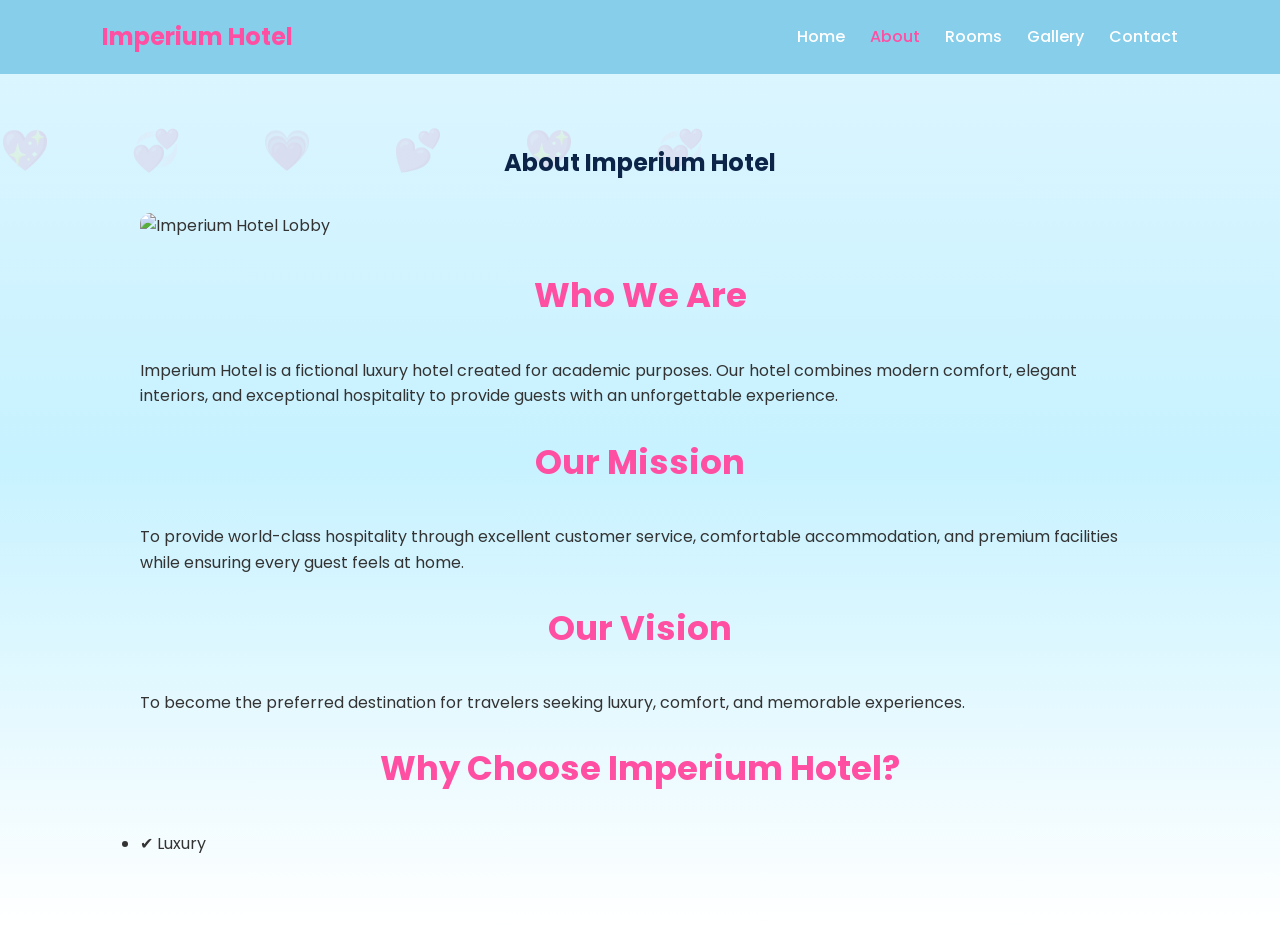
==== about.html @ a787b210 "Add files via upload" ====
<!DOCTYPE html>
<html lang="en">

<head>
    <meta charset="UTF-8">
    <meta name="viewport" content="width=device-width, initial-scale=1.0">

    <title>About | Imperium Hotel</title>

    <meta name="description" content="Learn more about Imperium Hotel, our mission, vision, and commitment to providing exceptional hospitality.">

    <meta name="keywords" content="Imperium Hotel, About Hotel, Luxury Hotel">

    <link rel="stylesheet" href="style.css">
</head>

<body>

<header>

<nav class="navbar">

<div class="logo">
<h2>Imperium Hotel</h2>
</div>

<ul class="nav-links">

<li><a href="index.html">Home</a></li>

<li><a href="about.html" class="active">About</a></li>

<li><a href="rooms.html">Rooms</a></li>

<li><a href="gallery.html">Gallery</a></li>

<li><a href="contact.html">Contact</a></li>

</ul>

</nav>

</header>

<section>

<h1 style="text-align:center; color:#0B2447; margin-bottom:30px;">
About Imperium Hotel
</h1>

<div style="max-width:1000px; margin:auto;">

<img src="images/about.jpg"
alt="Imperium Hotel Lobby"
style="width:100%; border-radius:10px; margin-bottom:30px;">

<h2>Who We Are</h2>

<p>

Imperium Hotel is a fictional luxury hotel created for academic purposes.
Our hotel combines modern comfort, elegant interiors, and exceptional hospitality
to provide guests with an unforgettable experience.

</p>

<br>

<h2>Our Mission</h2>

<p>

To provide world-class hospitality through excellent customer service,
comfortable accommodation, and premium facilities while ensuring every guest
feels at home.

</p>

<br>

<h2>Our Vision</h2>

<p>

To become the preferred destination for travelers seeking luxury,
comfort, and memorable experiences.

</p>

<br>

<h2>Why Choose Imperium Hotel?</h2>

<ul>

<li>✔ Luxury
---- style.css ----
/* ===========================
   Google Font
=========================== */
@import url('https://fonts.googleapis.com/css2?family=Poppins:wght@300;400;500;600;700&display=swap');

/* ===========================
   Reset
=========================== */
*{
    margin:0;
    padding:0;
    box-sizing:border-box;
    font-family:'Poppins',sans-serif;
}

html{
    scroll-behavior:smooth;
}

body{
    background:linear-gradient(to bottom,#dff6ff,#c7f2ff,#ffffff);
    color:#333;
    line-height:1.6;
    position:relative;
    overflow-x:hidden;
}

/* Pink Hearts Background */
body::before{
    content:"💗 💕 💖 💞 💗 💕 💖 💞 💗 💕 💖 💞 💗 💕 💖 💞";
    position:fixed;
    top:0;
    left:0;
    width:100%;
    height:100%;
    font-size:40px;
    line-height:100px;
    word-spacing:70px;
    opacity:0.12;
    pointer-events:none;
    z-index:-1;
}

/* ===========================
   Navbar
=========================== */

.navbar{
    background:#87CEEB;
    color:white;
    display:flex;
    justify-content:space-between;
    align-items:center;
    padding:18px 8%;
    position:sticky;
    top:0;
    z-index:1000;
}

.logo h2{
    color:#ff4fa3;
}

.nav-links{
    display:flex;
    list-style:none;
}

.nav-links li{
    margin-left:25px;
}

.nav-links a{
    color:white;
    text-decoration:none;
    font-weight:500;
    transition:.3s;
}

.nav-links a:hover,
.nav-links .active{
    color:#ff4fa3;
}

/* ===========================
   Hero
=========================== */

.hero{
    height:90vh;
    background:
    linear-gradient(rgba(135,206,235,.45),rgba(255,182,193,.35)),
    url("../images/hero-banner.jpg") center/cover no-repeat;

    display:flex;
    justify-content:center;
    align-items:center;
    text-align:center;
    color:white;
}

.hero-content h1{
    font-size:52px;
    margin-bottom:15px;
}

.hero-content p{
    font-size:22px;
    margin-bottom:25px;
}

/* ===========================
   Buttons
=========================== */

.btn{
    display:inline-block;
    background:#ff69b4;
    color:white;
    padding:14px 30px;
    text-decoration:none;
    border-radius:30px;
    transition:.3s;
}

.btn:hover{
    background:#ff1493;
    transform:scale(1.05);
}

/* ===========================
   Sections
=========================== */

section{
    padding:70px 8%;
}

section h2{
    text-align:center;
    margin-bottom:35px;
    color:#ff4fa3;
    font-size:34px;
}

/* ===========================
   About
=========================== */

.about-preview{
    text-align:center;
    max-width:900px;
    margin:auto;
}

/* ===========================
   Room Cards
=========================== */

.room-container{
    display:grid;
    grid-template-columns:repeat(auto-fit,minmax(260px,1fr));
    gap:30px;
}

.card{
    background:white;
    border-radius:15px;
    overflow:hidden;
    box-shadow:0 10px 20px rgba(0,0,0,.1);
    transition:.3s;
}

.card:hover{
    transform:translateY(-8px);
}

.card img{
    width:100%;
    height:220px;
    object-fit:cover;
}

.card h3{
    margin:15px;
    color:#ff4fa3;
}

.card p{
    margin:0 15px 20px;
    font-weight:bold;
}

/* ===========================
   Facilities
=========================== */

.facility-list{
    display:grid;
    grid-template-columns:repeat(auto-fit,minmax(220px,1fr));
    gap:20px;
}

.facility-list div{
    background:white;
    padding:25px;
    text-align:center;
    border-radius:15px;
    box-shadow:0 5px 15px rgba(0,0,0,.1);
    font-size:18px;
    transition:.3s;
}

.facility-list div:hover{
    background:#87CEEB;
    color:white;
}

/* ===========================
   Testimonials
=========================== */

.testimonial{
    background:white;
    padding:25px;
    margin:20px auto;
    max-width:700px;
    text-align:center;
    border-left:6px solid #ff69b4;
    box-shadow:0 5px 15px rgba(0,0,0,.1);
    border-radius:12px;
}

/* ===========================
   Footer
=========================== */

footer{
    background:#87CEEB;
    color:white;
    text-align:center;
    padding:25px;
}

footer p{
    margin:8px;
}

/* ===========================
   Responsive
=========================== */

@media(max-width:768px){

.navbar{
    flex-direction:column;
}

.nav-links{
    flex-direction:column;
    margin-top:15px;
}

.nav-links li{
    margin:10px 0;
}

.hero-content h1{
    font-size:36px;
}

.hero-content p{
    font-size:18px;
}

section{
    padding:50px 20px;
}

}
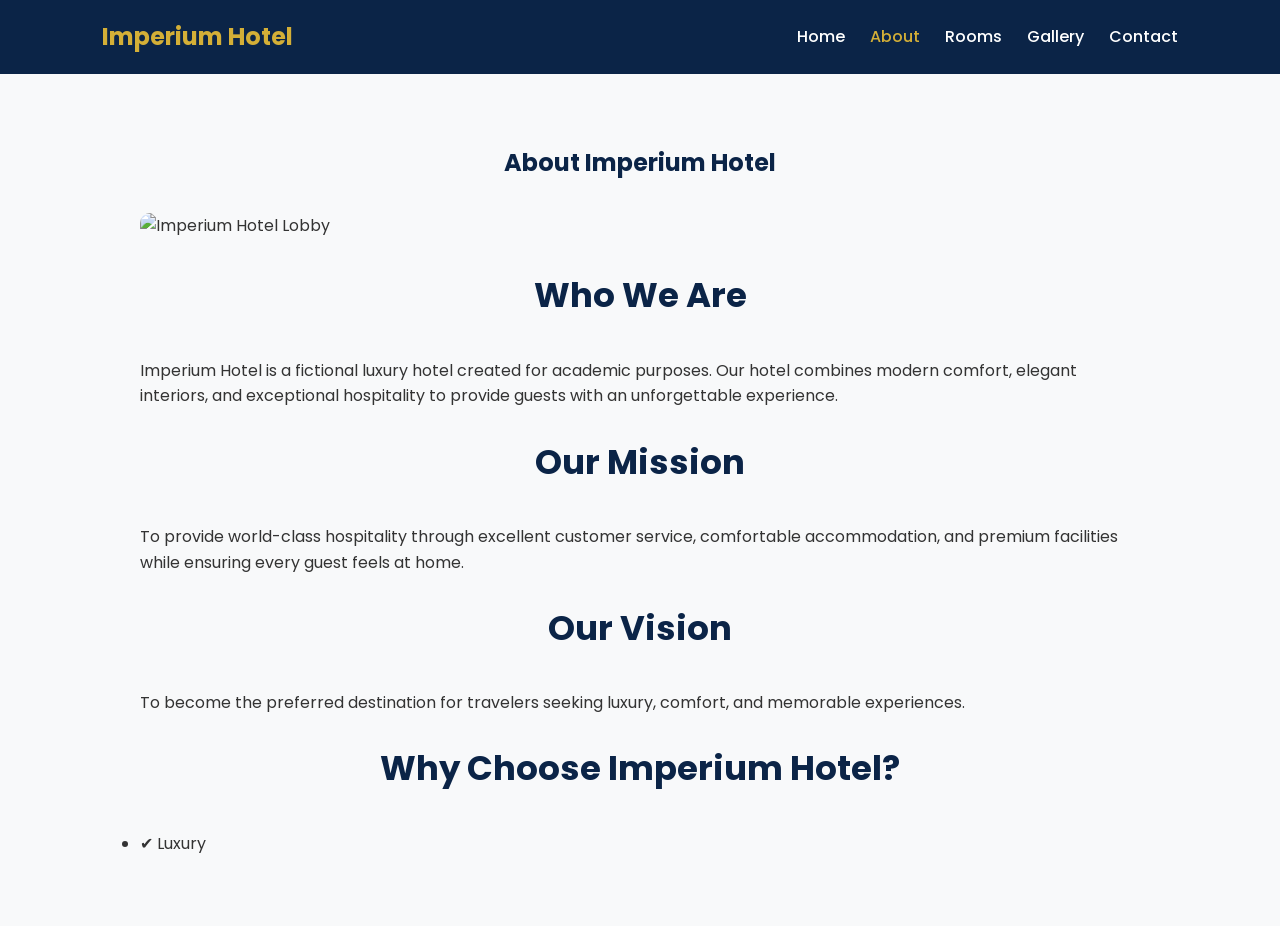
==== commit bf5e6291: "Add files via upload" ====
--- a/about.html
+++ b/about.html
@@ -50,7 +50,7 @@
 
 <div style="max-width:1000px; margin:auto;">
 
-<img src="images/about.jpg"
+<img src="images/about.jpeg"
 alt="Imperium Hotel Lobby"
 style="width:100%; border-radius:10px; margin-bottom:30px;">
 
--- a/style.css
+++ b/style.css
@@ -18,27 +18,9 @@
 }
 
 body{
-    background:linear-gradient(to bottom,#dff6ff,#c7f2ff,#ffffff);
+    background:#f8f9fa;
     color:#333;
     line-height:1.6;
-    position:relative;
-    overflow-x:hidden;
-}
-
-/* Pink Hearts Background */
-body::before{
-    content:"💗 💕 💖 💞 💗 💕 💖 💞 💗 💕 💖 💞 💗 💕 💖 💞";
-    position:fixed;
-    top:0;
-    left:0;
-    width:100%;
-    height:100%;
-    font-size:40px;
-    line-height:100px;
-    word-spacing:70px;
-    opacity:0.12;
-    pointer-events:none;
-    z-index:-1;
 }
 
 /* ===========================
@@ -46,7 +28,7 @@
 =========================== */
 
 .navbar{
-    background:#87CEEB;
+    background:#0B2447;
     color:white;
     display:flex;
     justify-content:space-between;
@@ -58,7 +40,7 @@
 }
 
 .logo h2{
-    color:#ff4fa3;
+    color:#D4AF37;
 }
 
 .nav-links{
@@ -79,7 +61,7 @@
 
 .nav-links a:hover,
 .nav-links .active{
-    color:#ff4fa3;
+    color:#D4AF37;
 }
 
 /* ===========================
@@ -88,9 +70,8 @@
 
 .hero{
     height:90vh;
-    background:
-    linear-gradient(rgba(135,206,235,.45),rgba(255,182,193,.35)),
-    url("../images/hero-banner.jpg") center/cover no-repeat;
+    background:linear-gradient(rgba(0,0,0,.5),rgba(0,0,0,.5)),
+    url("../images/hero-banner.jpeg") center/cover no-repeat;
 
     display:flex;
     justify-content:center;
@@ -109,23 +90,18 @@
     margin-bottom:25px;
 }
 
-/* ===========================
-   Buttons
-=========================== */
-
 .btn{
     display:inline-block;
-    background:#ff69b4;
-    color:white;
+    background:#D4AF37;
+    color:#fff;
     padding:14px 30px;
     text-decoration:none;
-    border-radius:30px;
+    border-radius:5px;
     transition:.3s;
 }
 
 .btn:hover{
-    background:#ff1493;
-    transform:scale(1.05);
+    background:#b38d25;
 }
 
 /* ===========================
@@ -139,7 +115,7 @@
 section h2{
     text-align:center;
     margin-bottom:35px;
-    color:#ff4fa3;
+    color:#0B2447;
     font-size:34px;
 }
 
@@ -165,7 +141,7 @@
 
 .card{
     background:white;
-    border-radius:15px;
+    border-radius:10px;
     overflow:hidden;
     box-shadow:0 10px 20px rgba(0,0,0,.1);
     transition:.3s;
@@ -183,7 +159,7 @@
 
 .card h3{
     margin:15px;
-    color:#ff4fa3;
+    color:#0B2447;
 }
 
 .card p{
@@ -205,14 +181,14 @@
     background:white;
     padding:25px;
     text-align:center;
-    border-radius:15px;
+    border-radius:10px;
     box-shadow:0 5px 15px rgba(0,0,0,.1);
     font-size:18px;
     transition:.3s;
 }
 
 .facility-list div:hover{
-    background:#87CEEB;
+    background:#0B2447;
     color:white;
 }
 
@@ -226,9 +202,8 @@
     margin:20px auto;
     max-width:700px;
     text-align:center;
-    border-left:6px solid #ff69b4;
+    border-left:6px solid #D4AF37;
     box-shadow:0 5px 15px rgba(0,0,0,.1);
-    border-radius:12px;
 }
 
 /* ===========================
@@ -236,7 +211,7 @@
 =========================== */
 
 footer{
-    background:#87CEEB;
+    background:#0B2447;
     color:white;
     text-align:center;
     padding:25px;
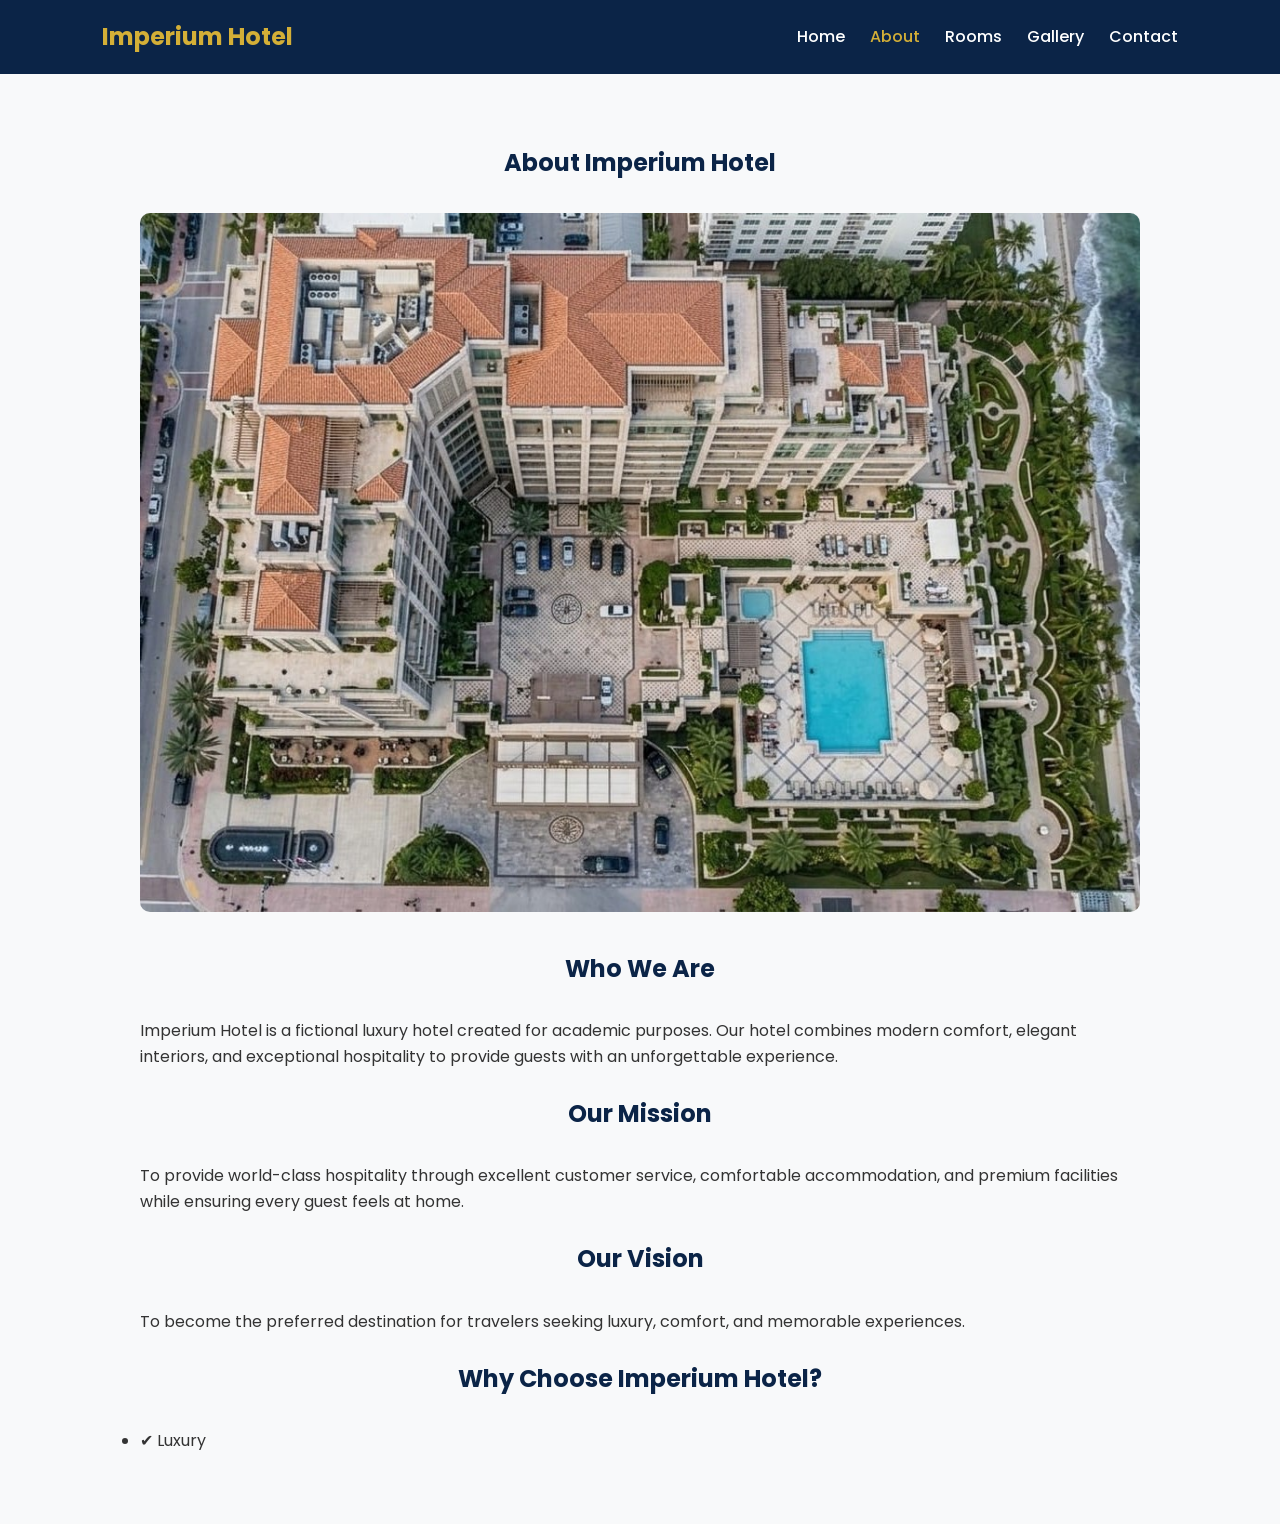
==== commit df995cfd: "Update about.html" ====
--- a/about.html
+++ b/about.html
@@ -13,6 +13,19 @@
 
     <link rel="stylesheet" href="style.css">
 </head>
+    <!--Start of Tawk.to Script-->
+<script type="text/javascript">
+var Tawk_API=Tawk_API||{}, Tawk_LoadStart=new Date();
+(function(){
+var s1=document.createElement("script"),s0=document.getElementsByTagName("script")[0];
+s1.async=true;
+s1.src='https://embed.tawk.to/6a47d733d339301d469eecc1/1jska19df';
+s1.charset='UTF-8';
+s1.setAttribute('crossorigin','*');
+s0.parentNode.insertBefore(s1,s0);
+})();
+</script>
+<!--End of Tawk.to Script-->
 
 <body>
 
@@ -93,4 +106,4 @@
 
 <ul>
 
-<li>✔ Luxury+<li>✔ Luxury
--- a/style.css
+++ b/style.css
@@ -1,11 +1,5 @@
-/* ===========================
-   Google Font
-=========================== */
 @import url('https://fonts.googleapis.com/css2?family=Poppins:wght@300;400;500;600;700&display=swap');
 
-/* ===========================
-   Reset
-=========================== */
 *{
     margin:0;
     padding:0;
@@ -23,13 +17,11 @@
     line-height:1.6;
 }
 
-/* ===========================
-   Navbar
-=========================== */
+/* Navbar */
 
 .navbar{
     background:#0B2447;
-    color:white;
+    color:#fff;
     display:flex;
     justify-content:space-between;
     align-items:center;
@@ -53,31 +45,34 @@
 }
 
 .nav-links a{
-    color:white;
+    color:#fff;
     text-decoration:none;
     font-weight:500;
-    transition:.3s;
 }
 
 .nav-links a:hover,
-.nav-links .active{
+.nav-links a.active{
     color:#D4AF37;
 }
 
-/* ===========================
-   Hero
-=========================== */
+/* Hero Section */
 
 .hero{
+    width:100%;
     height:90vh;
-    background:linear-gradient(rgba(0,0,0,.5),rgba(0,0,0,.5)),
-    url("../images/hero-banner.jpeg") center/cover no-repeat;
-
     display:flex;
     justify-content:center;
     align-items:center;
     text-align:center;
     color:white;
+
+    background-image:
+        linear-gradient(rgba(0,0,0,0.45),rgba(0,0,0,0.45)),
+        url("images/hero-banner.jpeg");
+
+    background-size:cover;
+    background-position:center;
+    background-repeat:no-repeat;
 }
 
 .hero-content h1{
@@ -93,20 +88,18 @@
 .btn{
     display:inline-block;
     background:#D4AF37;
-    color:#fff;
+    color:white;
+    text-decoration:none;
     padding:14px 30px;
-    text-decoration:none;
     border-radius:5px;
-    transition:.3s;
+    transition:0.3s;
 }
 
 .btn:hover{
     background:#b38d25;
 }
 
-/* ===========================
-   Sections
-=========================== */
+/* Sections */
 
 section{
     padding:70px 8%;
@@ -114,14 +107,11 @@
 
 section h2{
     text-align:center;
-    margin-bottom:35px;
+    margin-bottom:30px;
     color:#0B2447;
-    font-size:34px;
-}
-
-/* ===========================
-   About
-=========================== */
+}
+
+/* About */
 
 .about-preview{
     text-align:center;
@@ -129,9 +119,7 @@
     margin:auto;
 }
 
-/* ===========================
-   Room Cards
-=========================== */
+/* Rooms */
 
 .room-container{
     display:grid;
@@ -140,15 +128,10 @@
 }
 
 .card{
-    background:white;
+    background:#fff;
     border-radius:10px;
     overflow:hidden;
-    box-shadow:0 10px 20px rgba(0,0,0,.1);
-    transition:.3s;
-}
-
-.card:hover{
-    transform:translateY(-8px);
+    box-shadow:0 5px 15px rgba(0,0,0,0.1);
 }
 
 .card img{
@@ -157,19 +140,12 @@
     object-fit:cover;
 }
 
-.card h3{
-    margin:15px;
-    color:#0B2447;
-}
-
+.card h3,
 .card p{
-    margin:0 15px 20px;
-    font-weight:bold;
-}
-
-/* ===========================
-   Facilities
-=========================== */
+    padding:15px;
+}
+
+/* Facilities */
 
 .facility-list{
     display:grid;
@@ -178,37 +154,41 @@
 }
 
 .facility-list div{
-    background:white;
-    padding:25px;
-    text-align:center;
+    background:#fff;
+    padding:20px;
     border-radius:10px;
-    box-shadow:0 5px 15px rgba(0,0,0,.1);
-    font-size:18px;
-    transition:.3s;
-}
-
-.facility-list div:hover{
-    background:#0B2447;
-    color:white;
-}
-
-/* ===========================
-   Testimonials
-=========================== */
+    text-align:center;
+    box-shadow:0 5px 15px rgba(0,0,0,0.1);
+}
+
+/* Testimonials */
 
 .testimonial{
-    background:white;
-    padding:25px;
+    background:#fff;
+    padding:20px;
     margin:20px auto;
     max-width:700px;
-    text-align:center;
-    border-left:6px solid #D4AF37;
-    box-shadow:0 5px 15px rgba(0,0,0,.1);
-}
-
-/* ===========================
-   Footer
-=========================== */
+    border-left:5px solid #D4AF37;
+    box-shadow:0 5px 15px rgba(0,0,0,0.1);
+    text-align:center;
+}
+
+/* Gallery */
+
+.gallery-container{
+    display:grid;
+    grid-template-columns:repeat(auto-fit,minmax(300px,1fr));
+    gap:20px;
+}
+
+.gallery-container img{
+    width:100%;
+    height:250px;
+    object-fit:cover;
+    border-radius:10px;
+}
+
+/* Footer */
 
 footer{
     background:#0B2447;
@@ -217,13 +197,7 @@
     padding:25px;
 }
 
-footer p{
-    margin:8px;
-}
-
-/* ===========================
-   Responsive
-=========================== */
+/* Responsive */
 
 @media(max-width:768px){
 
@@ -247,9 +221,4 @@
 .hero-content p{
     font-size:18px;
 }
-
-section{
-    padding:50px 20px;
-}
-
 }
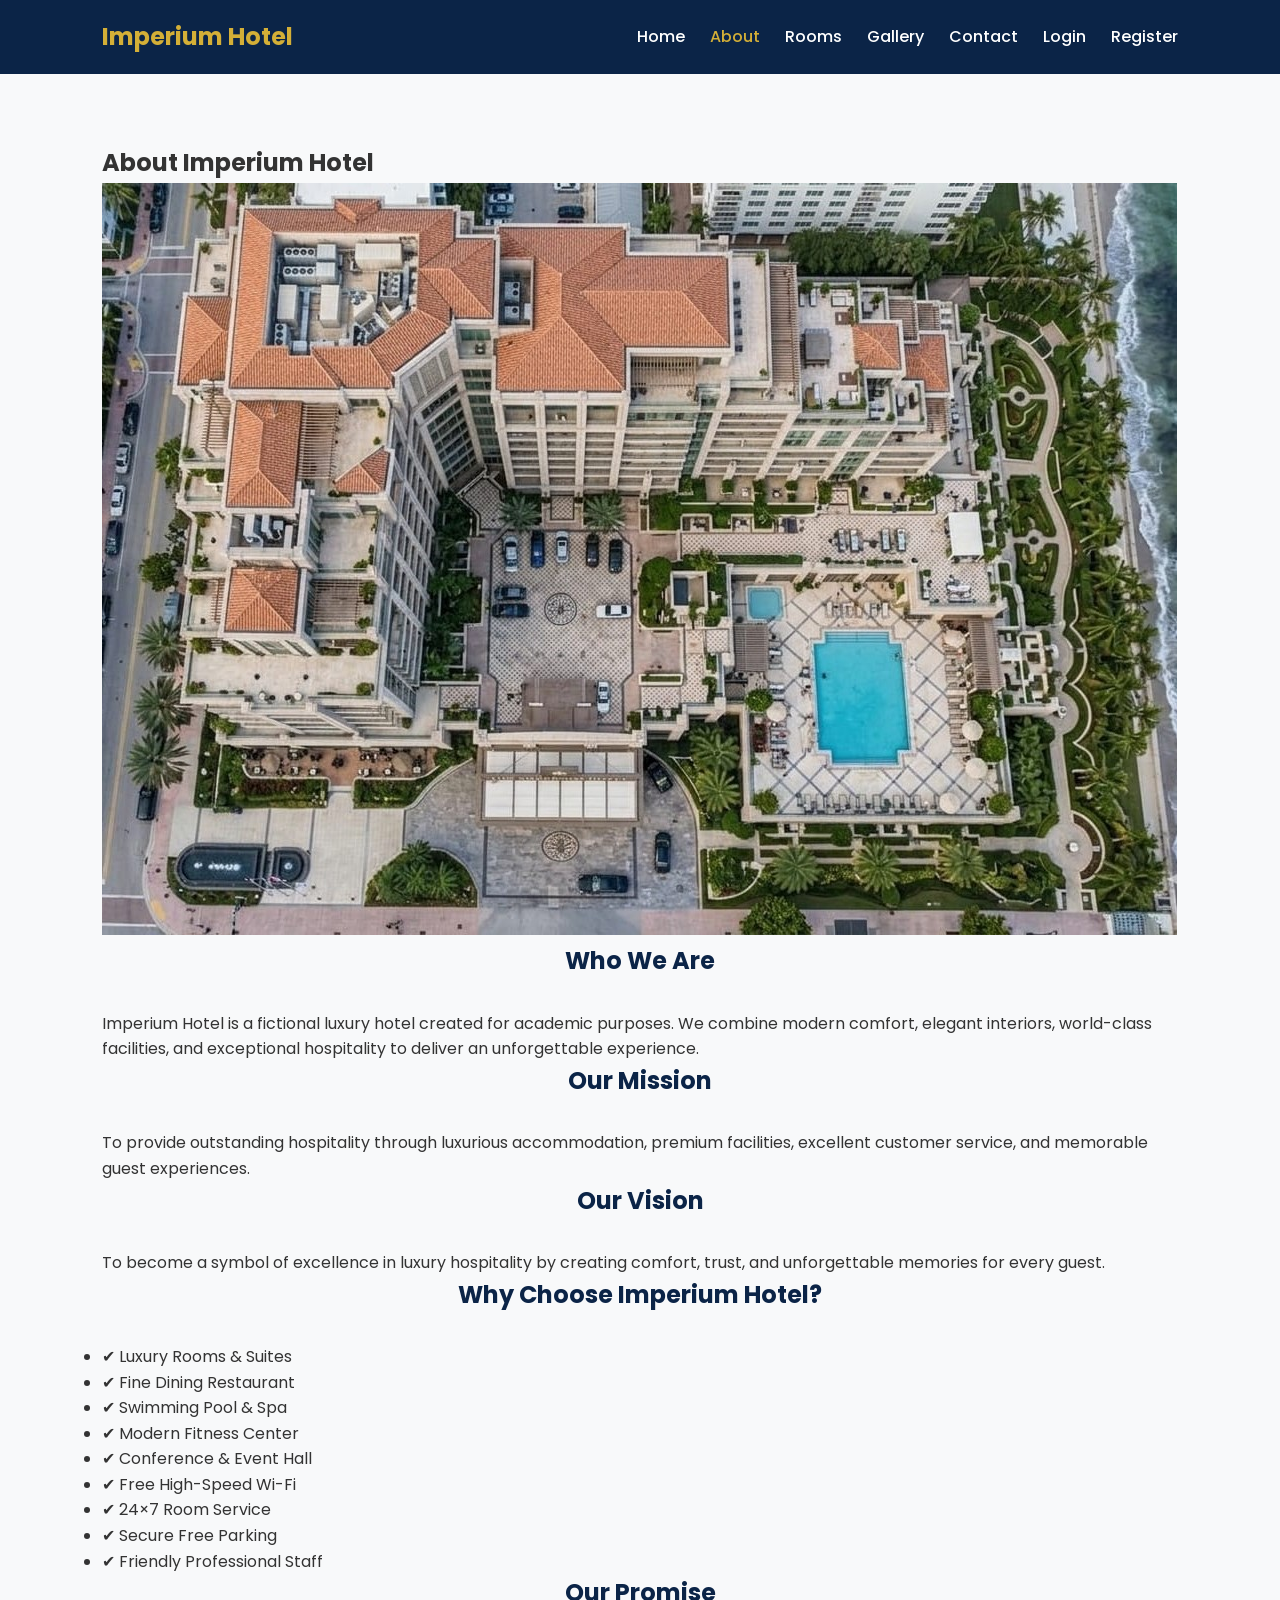
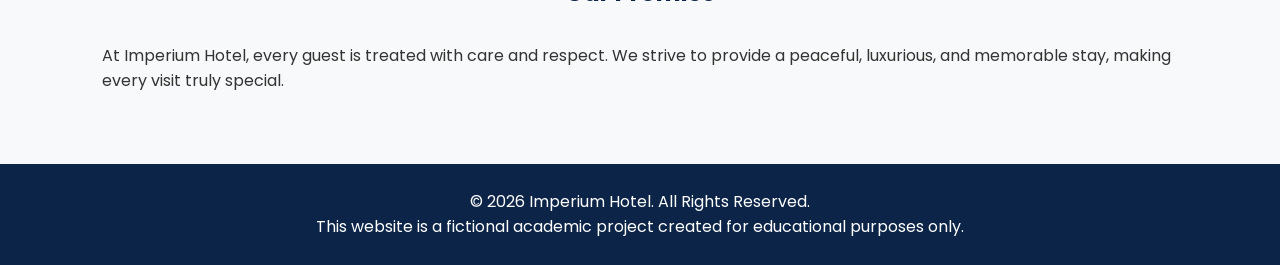
==== commit 64c45085: "Update about.html" ====
--- a/about.html
+++ b/about.html
@@ -7,15 +7,18 @@
 
     <title>About | Imperium Hotel</title>
 
-    <meta name="description" content="Learn more about Imperium Hotel, our mission, vision, and commitment to providing exceptional hospitality.">
+    <meta name="description" content="Learn more about Imperium Hotel, our mission, vision, and commitment to exceptional hospitality.">
 
-    <meta name="keywords" content="Imperium Hotel, About Hotel, Luxury Hotel">
+    <meta name="keywords" content="Imperium Hotel, About, Luxury Hotel">
 
     <link rel="stylesheet" href="style.css">
 </head>
-    <!--Start of Tawk.to Script-->
+
+<body>
+
+<!-- Start of Tawk.to Script -->
 <script type="text/javascript">
-var Tawk_API=Tawk_API||{}, Tawk_LoadStart=new Date();
+var Tawk_API=Tawk_API||{},Tawk_LoadStart=new Date();
 (function(){
 var s1=document.createElement("script"),s0=document.getElementsByTagName("script")[0];
 s1.async=true;
@@ -25,9 +28,7 @@
 s0.parentNode.insertBefore(s1,s0);
 })();
 </script>
-<!--End of Tawk.to Script-->
-
-<body>
+<!-- End of Tawk.to Script -->
 
 <header>
 
@@ -38,72 +39,89 @@
 </div>
 
 <ul class="nav-links">
-
 <li><a href="index.html">Home</a></li>
-
 <li><a href="about.html" class="active">About</a></li>
-
 <li><a href="rooms.html">Rooms</a></li>
-
 <li><a href="gallery.html">Gallery</a></li>
-
 <li><a href="contact.html">Contact</a></li>
-
+<li><a href="login.html">Login</a></li>
+<li><a href="register.html">Register</a></li>
 </ul>
 
 </nav>
 
 </header>
 
-<section>
+<section class="about-page">
 
-<h1 style="text-align:center; color:#0B2447; margin-bottom:30px;">
-About Imperium Hotel
-</h1>
+<div class="container">
 
-<div style="max-width:1000px; margin:auto;">
+<h1>About Imperium Hotel</h1>
 
 <img src="images/about.jpeg"
-alt="Imperium Hotel Lobby"
-style="width:100%; border-radius:10px; margin-bottom:30px;">
+alt="Imperium Hotel"
+class="about-image">
 
 <h2>Who We Are</h2>
 
 <p>
-
 Imperium Hotel is a fictional luxury hotel created for academic purposes.
-Our hotel combines modern comfort, elegant interiors, and exceptional hospitality
-to provide guests with an unforgettable experience.
-
+We combine modern comfort, elegant interiors, world-class facilities,
+and exceptional hospitality to deliver an unforgettable experience.
 </p>
-
-<br>
 
 <h2>Our Mission</h2>
 
 <p>
-
-To provide world-class hospitality through excellent customer service,
-comfortable accommodation, and premium facilities while ensuring every guest
-feels at home.
-
+To provide outstanding hospitality through luxurious accommodation,
+premium facilities, excellent customer service, and memorable guest experiences.
 </p>
-
-<br>
 
 <h2>Our Vision</h2>
 
 <p>
-
-To become the preferred destination for travelers seeking luxury,
-comfort, and memorable experiences.
-
+To become a symbol of excellence in luxury hospitality by creating
+comfort, trust, and unforgettable memories for every guest.
 </p>
-
-<br>
 
 <h2>Why Choose Imperium Hotel?</h2>
 
 <ul>
+<li>✔ Luxury Rooms & Suites</li>
+<li>✔ Fine Dining Restaurant</li>
+<li>✔ Swimming Pool & Spa</li>
+<li>✔ Modern Fitness Center</li>
+<li>✔ Conference & Event Hall</li>
+<li>✔ Free High-Speed Wi-Fi</li>
+<li>✔ 24×7 Room Service</li>
+<li>✔ Secure Free Parking</li>
+<li>✔ Friendly Professional Staff</li>
+</ul>
 
-<li>✔ Luxury
+<h2>Our Promise</h2>
+
+<p>
+At Imperium Hotel, every guest is treated with care and respect.
+We strive to provide a peaceful, luxurious, and memorable stay,
+making every visit truly special.
+</p>
+
+</div>
+
+</section>
+
+<footer>
+
+<p>© 2026 Imperium Hotel. All Rights Reserved.</p>
+
+<p>
+This website is a fictional academic project created for educational purposes only.
+</p>
+
+</footer>
+
+<script src="script.js"></script>
+
+</body>
+
+</html>
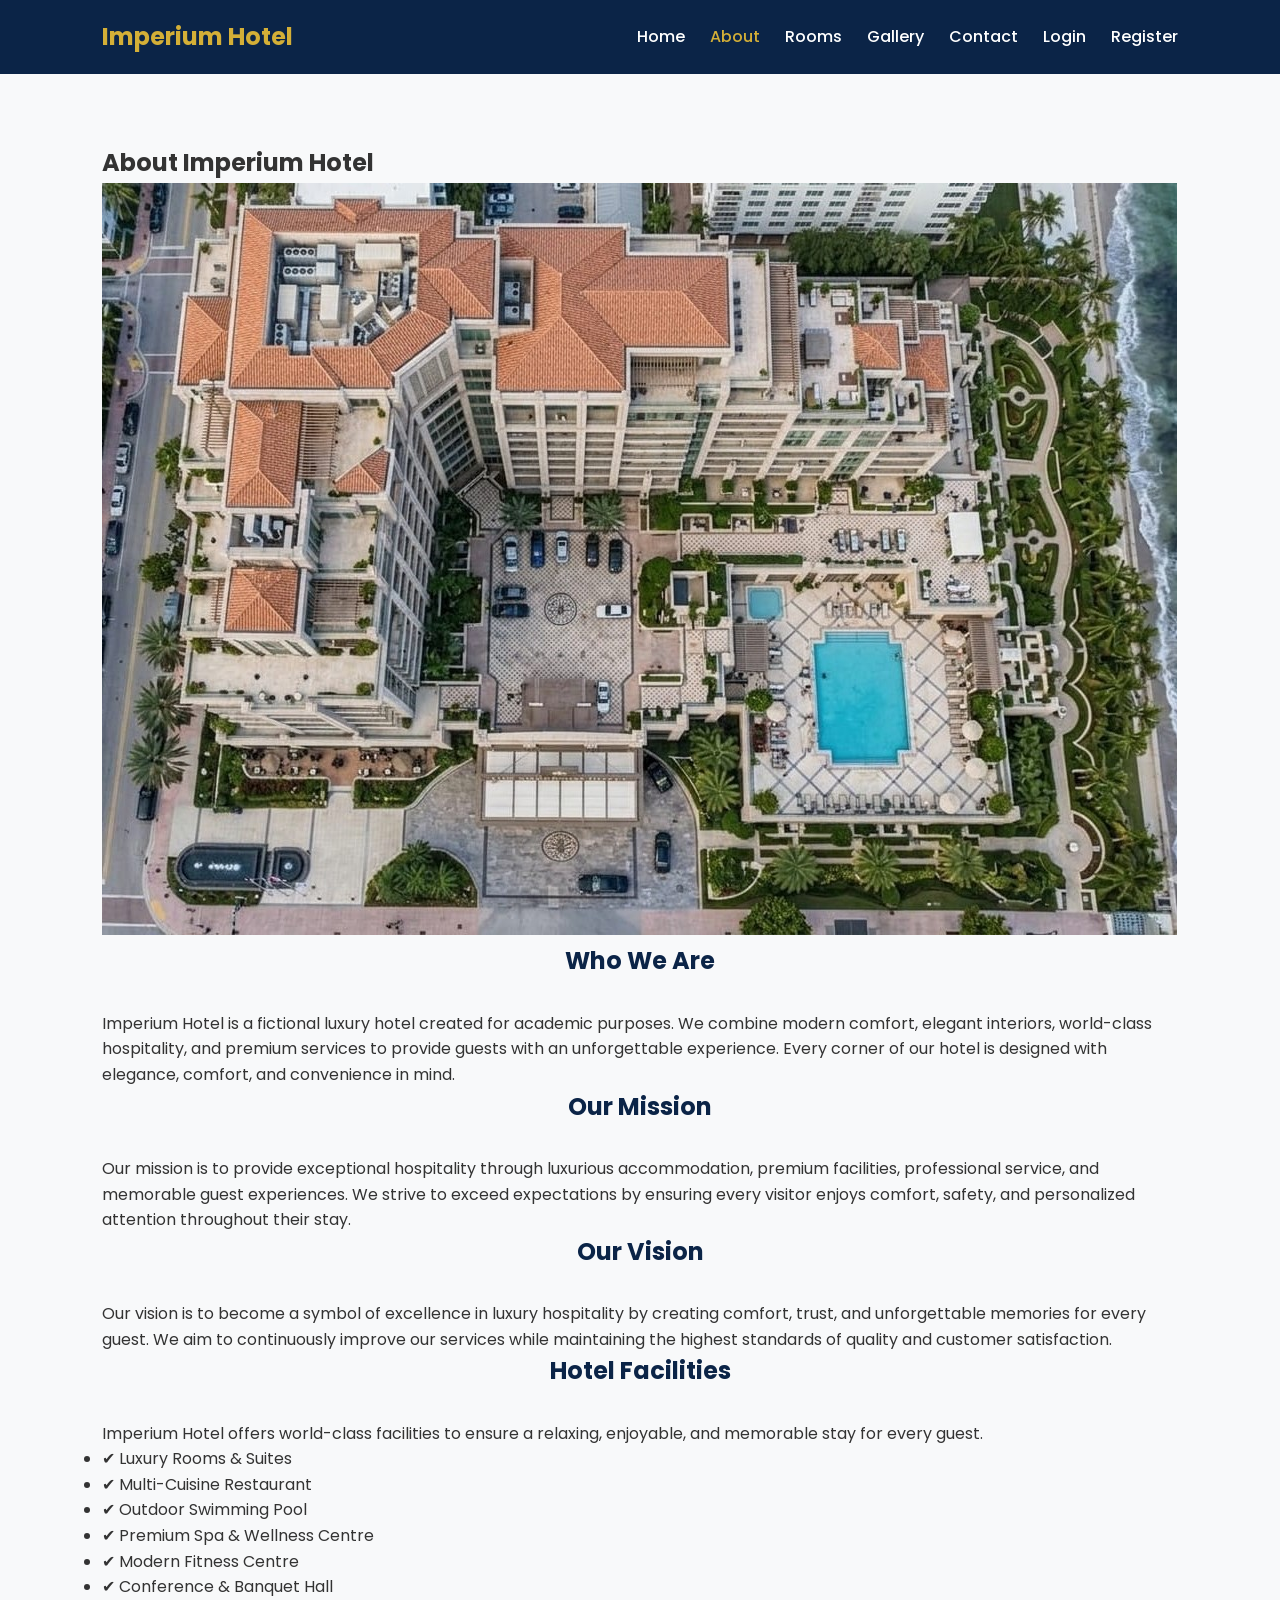
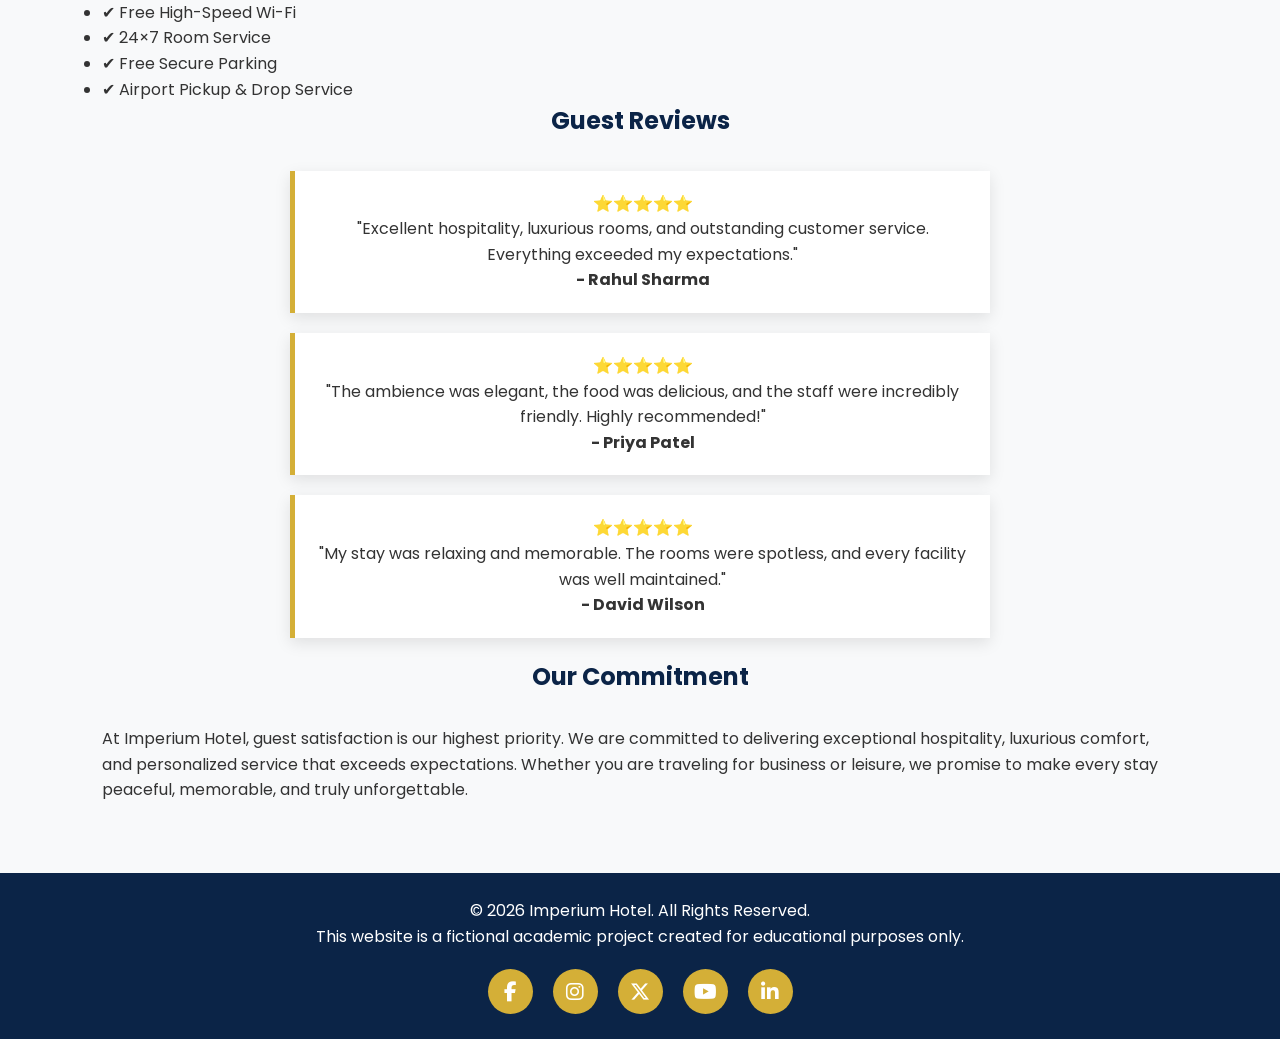
==== commit 17abe0ae: "Add files via upload" ====
--- a/about.html
+++ b/about.html
@@ -12,6 +12,9 @@
     <meta name="keywords" content="Imperium Hotel, About, Luxury Hotel">
 
     <link rel="stylesheet" href="style.css">
+
+    <link rel="stylesheet"
+    href="https://cdnjs.cloudflare.com/ajax/libs/font-awesome/6.5.2/css/all.min.css">
 </head>
 
 <body>
@@ -65,45 +68,69 @@
 <h2>Who We Are</h2>
 
 <p>
-Imperium Hotel is a fictional luxury hotel created for academic purposes.
-We combine modern comfort, elegant interiors, world-class facilities,
-and exceptional hospitality to deliver an unforgettable experience.
+Imperium Hotel is a fictional luxury hotel created for academic purposes. We combine modern comfort, elegant interiors, world-class hospitality, and premium services to provide guests with an unforgettable experience. Every corner of our hotel is designed with elegance, comfort, and convenience in mind.
 </p>
 
 <h2>Our Mission</h2>
 
 <p>
-To provide outstanding hospitality through luxurious accommodation,
-premium facilities, excellent customer service, and memorable guest experiences.
+Our mission is to provide exceptional hospitality through luxurious accommodation, premium facilities, professional service, and memorable guest experiences. We strive to exceed expectations by ensuring every visitor enjoys comfort, safety, and personalized attention throughout their stay.
 </p>
 
 <h2>Our Vision</h2>
 
 <p>
-To become a symbol of excellence in luxury hospitality by creating
-comfort, trust, and unforgettable memories for every guest.
+Our vision is to become a symbol of excellence in luxury hospitality by creating comfort, trust, and unforgettable memories for every guest. We aim to continuously improve our services while maintaining the highest standards of quality and customer satisfaction.
 </p>
 
-<h2>Why Choose Imperium Hotel?</h2>
+<h2>Hotel Facilities</h2>
+
+<p>
+Imperium Hotel offers world-class facilities to ensure a relaxing, enjoyable, and memorable stay for every guest.
+</p>
 
 <ul>
 <li>✔ Luxury Rooms & Suites</li>
-<li>✔ Fine Dining Restaurant</li>
-<li>✔ Swimming Pool & Spa</li>
-<li>✔ Modern Fitness Center</li>
-<li>✔ Conference & Event Hall</li>
+<li>✔ Multi-Cuisine Restaurant</li>
+<li>✔ Outdoor Swimming Pool</li>
+<li>✔ Premium Spa & Wellness Centre</li>
+<li>✔ Modern Fitness Centre</li>
+<li>✔ Conference & Banquet Hall</li>
 <li>✔ Free High-Speed Wi-Fi</li>
 <li>✔ 24×7 Room Service</li>
-<li>✔ Secure Free Parking</li>
-<li>✔ Friendly Professional Staff</li>
+<li>✔ Free Secure Parking</li>
+<li>✔ Airport Pickup & Drop Service</li>
 </ul>
+<h2>Guest Reviews</h2>
 
-<h2>Our Promise</h2>
+<div class="testimonial">
+<p>
+⭐⭐⭐⭐⭐<br>
+"Excellent hospitality, luxurious rooms, and outstanding customer service. Everything exceeded my expectations."
+</p>
+<h4>- Rahul Sharma</h4>
+</div>
+
+<div class="testimonial">
+<p>
+⭐⭐⭐⭐⭐<br>
+"The ambience was elegant, the food was delicious, and the staff were incredibly friendly. Highly recommended!"
+</p>
+<h4>- Priya Patel</h4>
+</div>
+
+<div class="testimonial">
+<p>
+⭐⭐⭐⭐⭐<br>
+"My stay was relaxing and memorable. The rooms were spotless, and every facility was well maintained."
+</p>
+<h4>- David Wilson</h4>
+</div>
+
+<h2>Our Commitment</h2>
 
 <p>
-At Imperium Hotel, every guest is treated with care and respect.
-We strive to provide a peaceful, luxurious, and memorable stay,
-making every visit truly special.
+At Imperium Hotel, guest satisfaction is our highest priority. We are committed to delivering exceptional hospitality, luxurious comfort, and personalized service that exceeds expectations. Whether you are traveling for business or leisure, we promise to make every stay peaceful, memorable, and truly unforgettable.
 </p>
 
 </div>
@@ -118,10 +145,33 @@
 This website is a fictional academic project created for educational purposes only.
 </p>
 
+<div class="social-icons">
+
+<a href="https://facebook.com" target="_blank">
+<i class="fab fa-facebook-f"></i>
+</a>
+
+<a href="https://instagram.com" target="_blank">
+<i class="fab fa-instagram"></i>
+</a>
+
+<a href="https://x.com" target="_blank">
+<i class="fab fa-x-twitter"></i>
+</a>
+
+<a href="https://youtube.com" target="_blank">
+<i class="fab fa-youtube"></i>
+</a>
+
+<a href="https://linkedin.com" target="_blank">
+<i class="fab fa-linkedin-in"></i>
+</a>
+
+</div>
+
 </footer>
 
 <script src="script.js"></script>
 
 </body>
-
-</html>
+</html>
--- a/style.css
+++ b/style.css
@@ -221,4 +221,32 @@
 .hero-content p{
     font-size:18px;
 }
+}
+/* Social Media Icons */
+
+.social-icons{
+    margin-top:20px;
+    display:flex;
+    justify-content:center;
+    gap:20px;
+}
+
+.social-icons a{
+    width:45px;
+    height:45px;
+    display:flex;
+    align-items:center;
+    justify-content:center;
+    background:#D4AF37;
+    color:#fff;
+    border-radius:50%;
+    font-size:20px;
+    text-decoration:none;
+    transition:0.3s ease;
+}
+
+.social-icons a:hover{
+    background:#fff;
+    color:#0B2447;
+    transform:translateY(-5px) scale(1.1);
 }
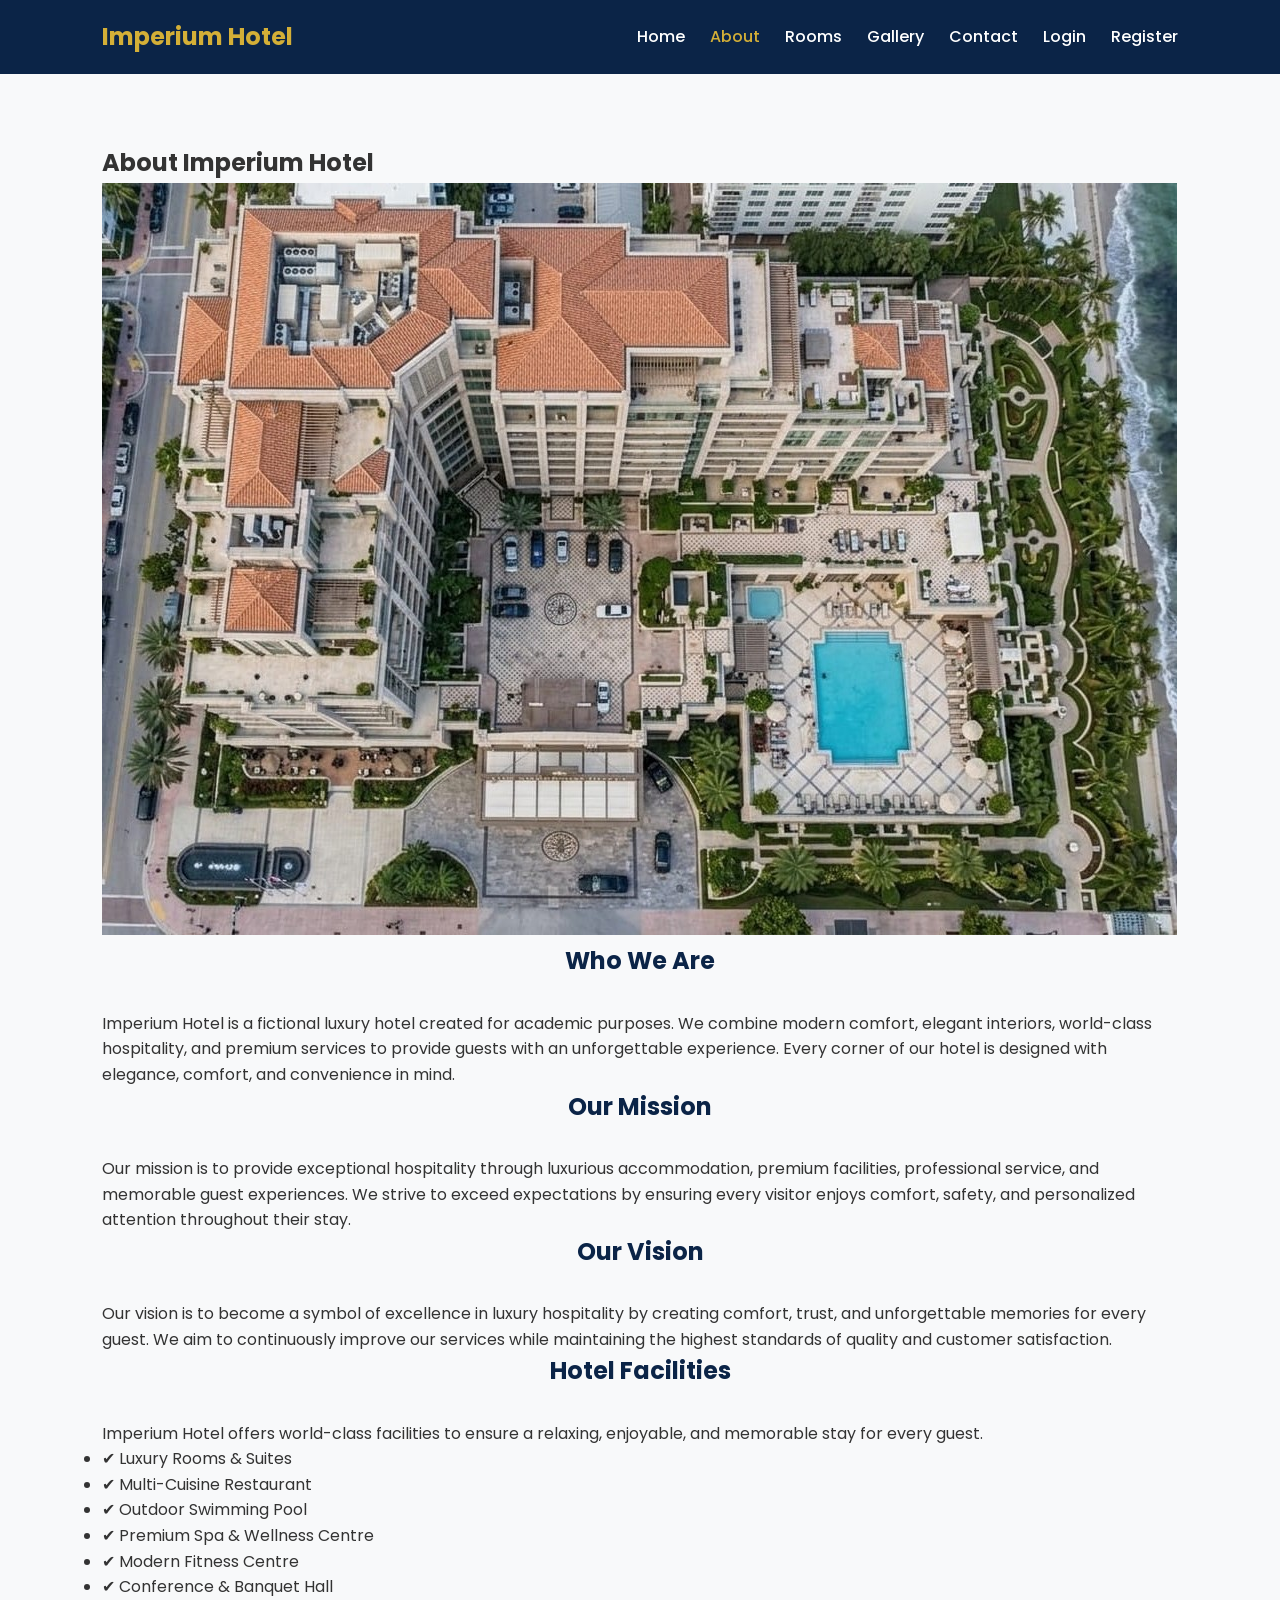
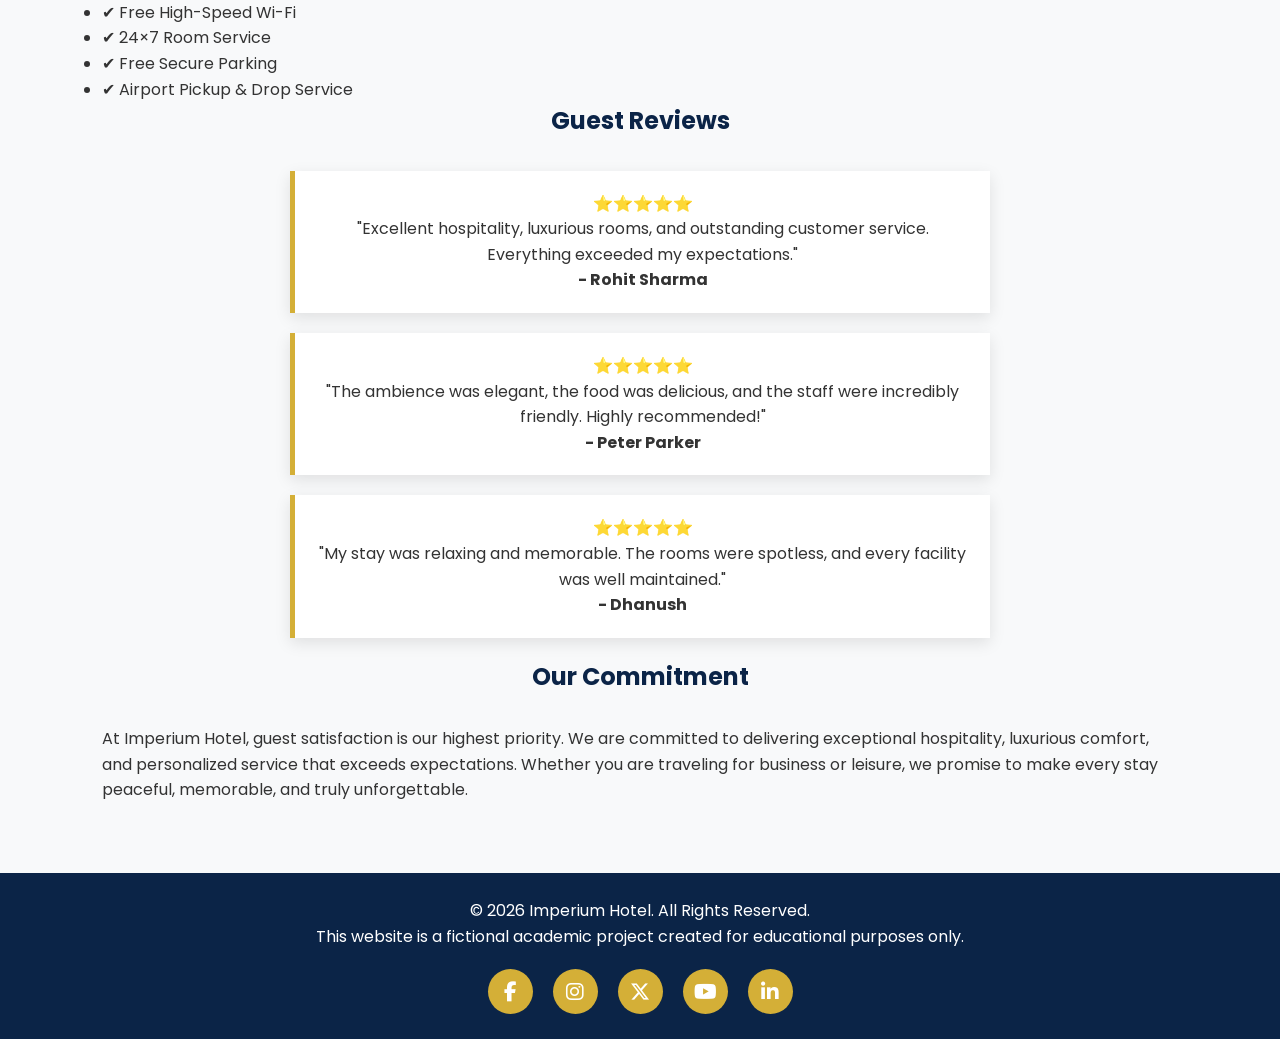
==== commit 63eaede4: "Update about.html" ====
--- a/about.html
+++ b/about.html
@@ -108,7 +108,7 @@
 ⭐⭐⭐⭐⭐<br>
 "Excellent hospitality, luxurious rooms, and outstanding customer service. Everything exceeded my expectations."
 </p>
-<h4>- Rahul Sharma</h4>
+<h4>- Rohit Sharma</h4>
 </div>
 
 <div class="testimonial">
@@ -116,7 +116,7 @@
 ⭐⭐⭐⭐⭐<br>
 "The ambience was elegant, the food was delicious, and the staff were incredibly friendly. Highly recommended!"
 </p>
-<h4>- Priya Patel</h4>
+<h4>- Peter Parker</h4>
 </div>
 
 <div class="testimonial">
@@ -124,7 +124,7 @@
 ⭐⭐⭐⭐⭐<br>
 "My stay was relaxing and memorable. The rooms were spotless, and every facility was well maintained."
 </p>
-<h4>- David Wilson</h4>
+<h4>- Dhanush</h4>
 </div>
 
 <h2>Our Commitment</h2>
@@ -174,4 +174,4 @@
 <script src="script.js"></script>
 
 </body>
-</html>+</html>
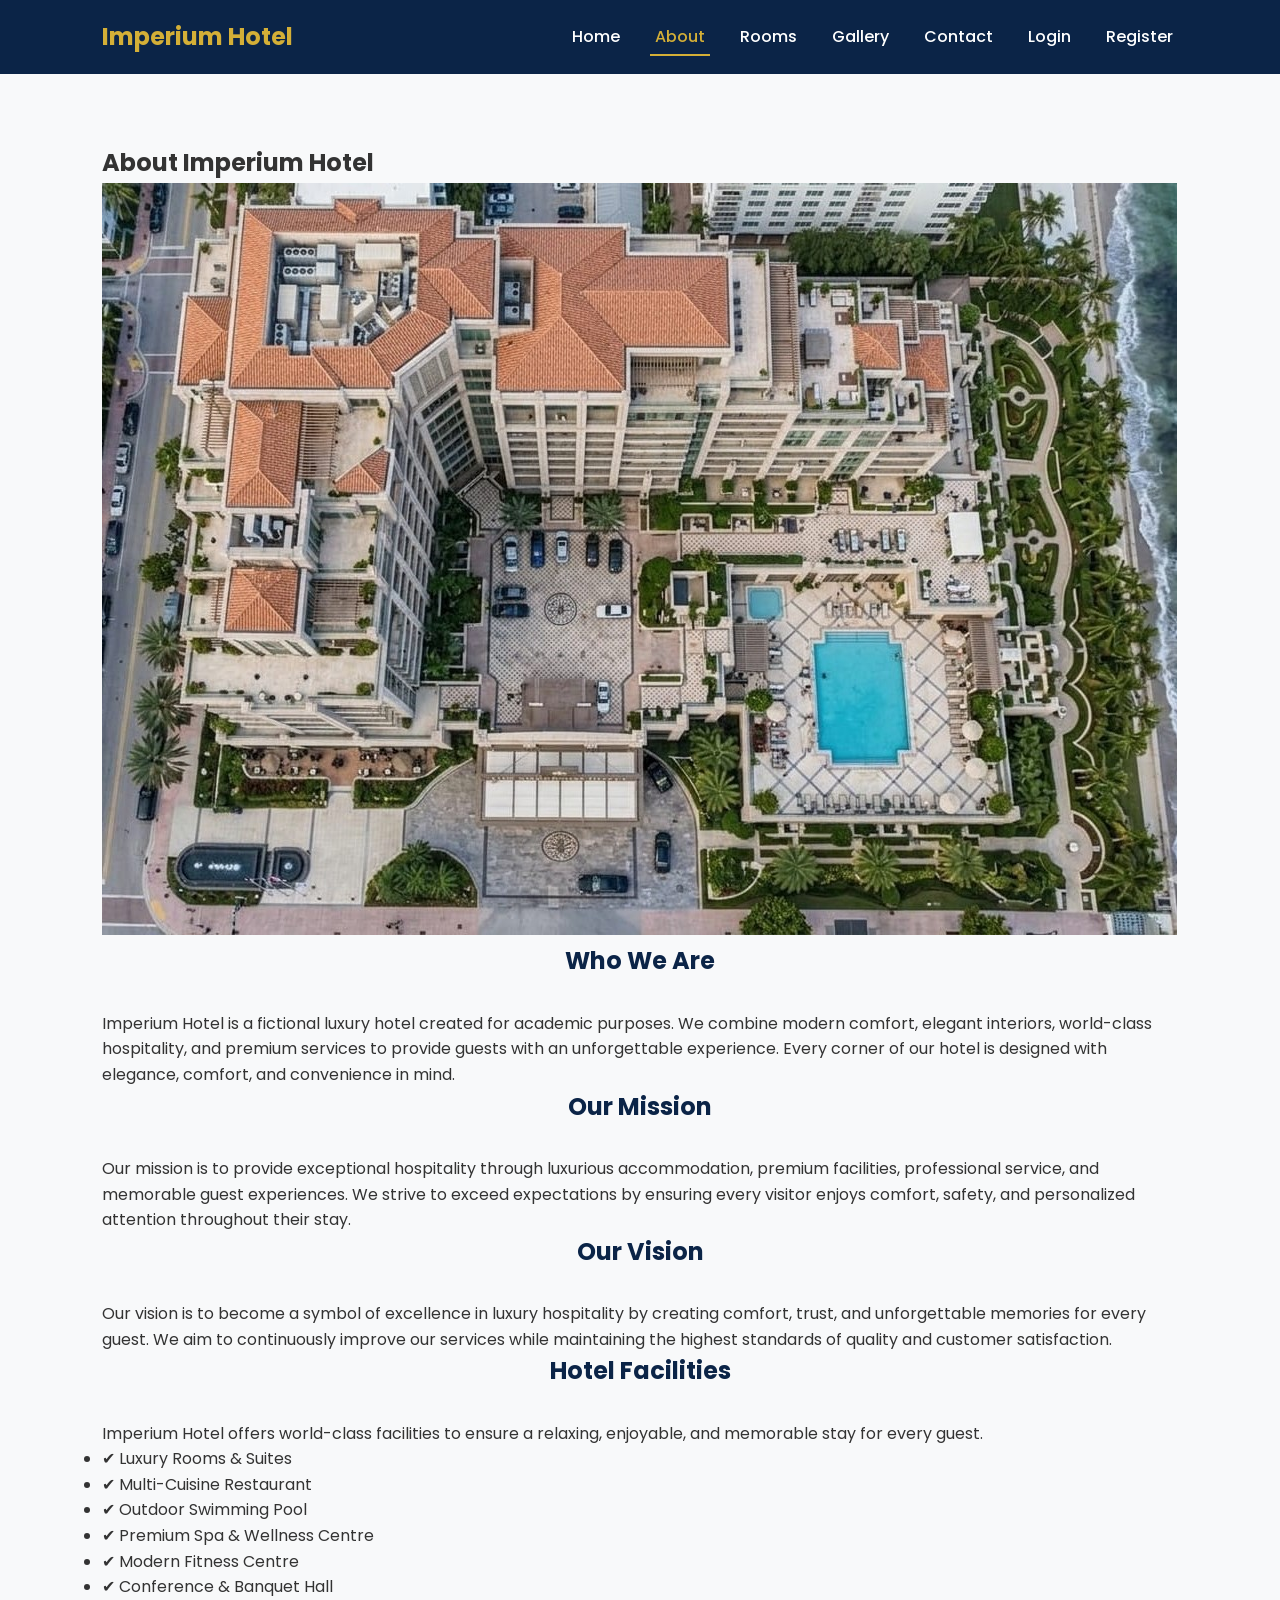
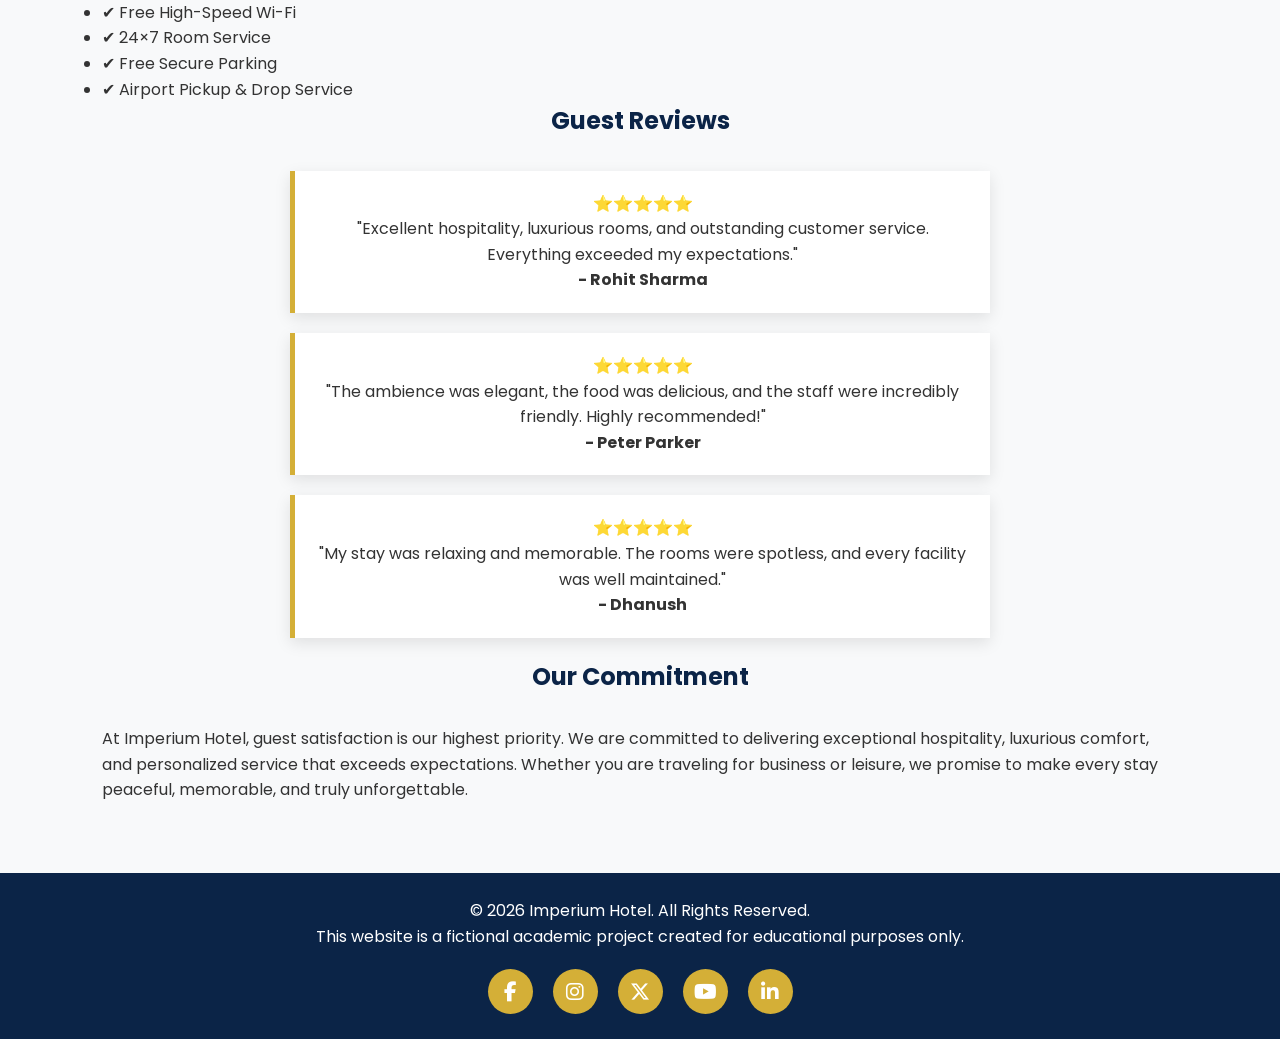
==== commit e9bf15a8: "Add files via upload" ====
--- a/about.html
+++ b/about.html
@@ -8,11 +8,11 @@
     <title>About | Imperium Hotel</title>
 
     <meta name="description" content="Learn more about Imperium Hotel, our mission, vision, and commitment to exceptional hospitality.">
-
     <meta name="keywords" content="Imperium Hotel, About, Luxury Hotel">
 
     <link rel="stylesheet" href="style.css">
 
+    <!-- Font Awesome -->
     <link rel="stylesheet"
     href="https://cdnjs.cloudflare.com/ajax/libs/font-awesome/6.5.2/css/all.min.css">
 </head>
@@ -55,7 +55,9 @@
 
 </header>
 
-<section class="about-page">
+<!-- About Section -->
+
+<section class="about-page" id="about">
 
 <div class="container">
 
@@ -101,6 +103,9 @@
 <li>✔ Free Secure Parking</li>
 <li>✔ Airport Pickup & Drop Service</li>
 </ul>
+
+<!-- Testimonials -->
+
 <h2>Guest Reviews</h2>
 
 <div class="testimonial">
@@ -127,6 +132,8 @@
 <h4>- Dhanush</h4>
 </div>
 
+<!-- Commitment -->
+
 <h2>Our Commitment</h2>
 
 <p>
@@ -136,6 +143,8 @@
 </div>
 
 </section>
+
+<!-- Footer -->
 
 <footer>
 
@@ -171,7 +180,8 @@
 
 </footer>
 
+<!-- JS -->
 <script src="script.js"></script>
 
 </body>
-</html>
+</html>
--- a/style.css
+++ b/style.css
@@ -44,15 +44,50 @@
     margin-left:25px;
 }
 
+/* 🔥 UPDATED NAV LINKS */
 .nav-links a{
     color:#fff;
     text-decoration:none;
     font-weight:500;
-}
-
-.nav-links a:hover,
+    position:relative;
+    padding:8px 5px;
+    transition:all 0.3s ease;
+}
+
+/* Underline animation */
+.nav-links a::after{
+    content:"";
+    position:absolute;
+    width:0%;
+    height:2px;
+    left:0;
+    bottom:0;
+    background:#D4AF37;
+    transition:0.3s ease;
+}
+
+/* Hover */
+.nav-links a:hover::after{
+    width:100%;
+}
+
+.nav-links a:hover{
+    color:#D4AF37;
+    text-shadow:0 0 8px rgba(212,175,55,0.7);
+}
+
+/* Active (clicked link stays highlighted) */
 .nav-links a.active{
     color:#D4AF37;
+}
+
+.nav-links a.active::after{
+    width:100%;
+}
+
+/* Click press effect */
+.nav-links a:active{
+    transform:scale(0.9);
 }
 
 /* Hero Section */
@@ -97,6 +132,7 @@
 
 .btn:hover{
     background:#b38d25;
+    transform:translateY(-3px);
 }
 
 /* Sections */
@@ -132,6 +168,11 @@
     border-radius:10px;
     overflow:hidden;
     box-shadow:0 5px 15px rgba(0,0,0,0.1);
+    transition:0.3s;
+}
+
+.card:hover{
+    transform:translateY(-8px);
 }
 
 .card img{
@@ -159,6 +200,11 @@
     border-radius:10px;
     text-align:center;
     box-shadow:0 5px 15px rgba(0,0,0,0.1);
+    transition:0.3s;
+}
+
+.facility-list div:hover{
+    transform:translateY(-5px);
 }
 
 /* Testimonials */
@@ -186,6 +232,11 @@
     height:250px;
     object-fit:cover;
     border-radius:10px;
+    transition:0.3s;
+}
+
+.gallery-container img:hover{
+    transform:scale(1.05);
 }
 
 /* Footer */
@@ -222,6 +273,7 @@
     font-size:18px;
 }
 }
+
 /* Social Media Icons */
 
 .social-icons{
